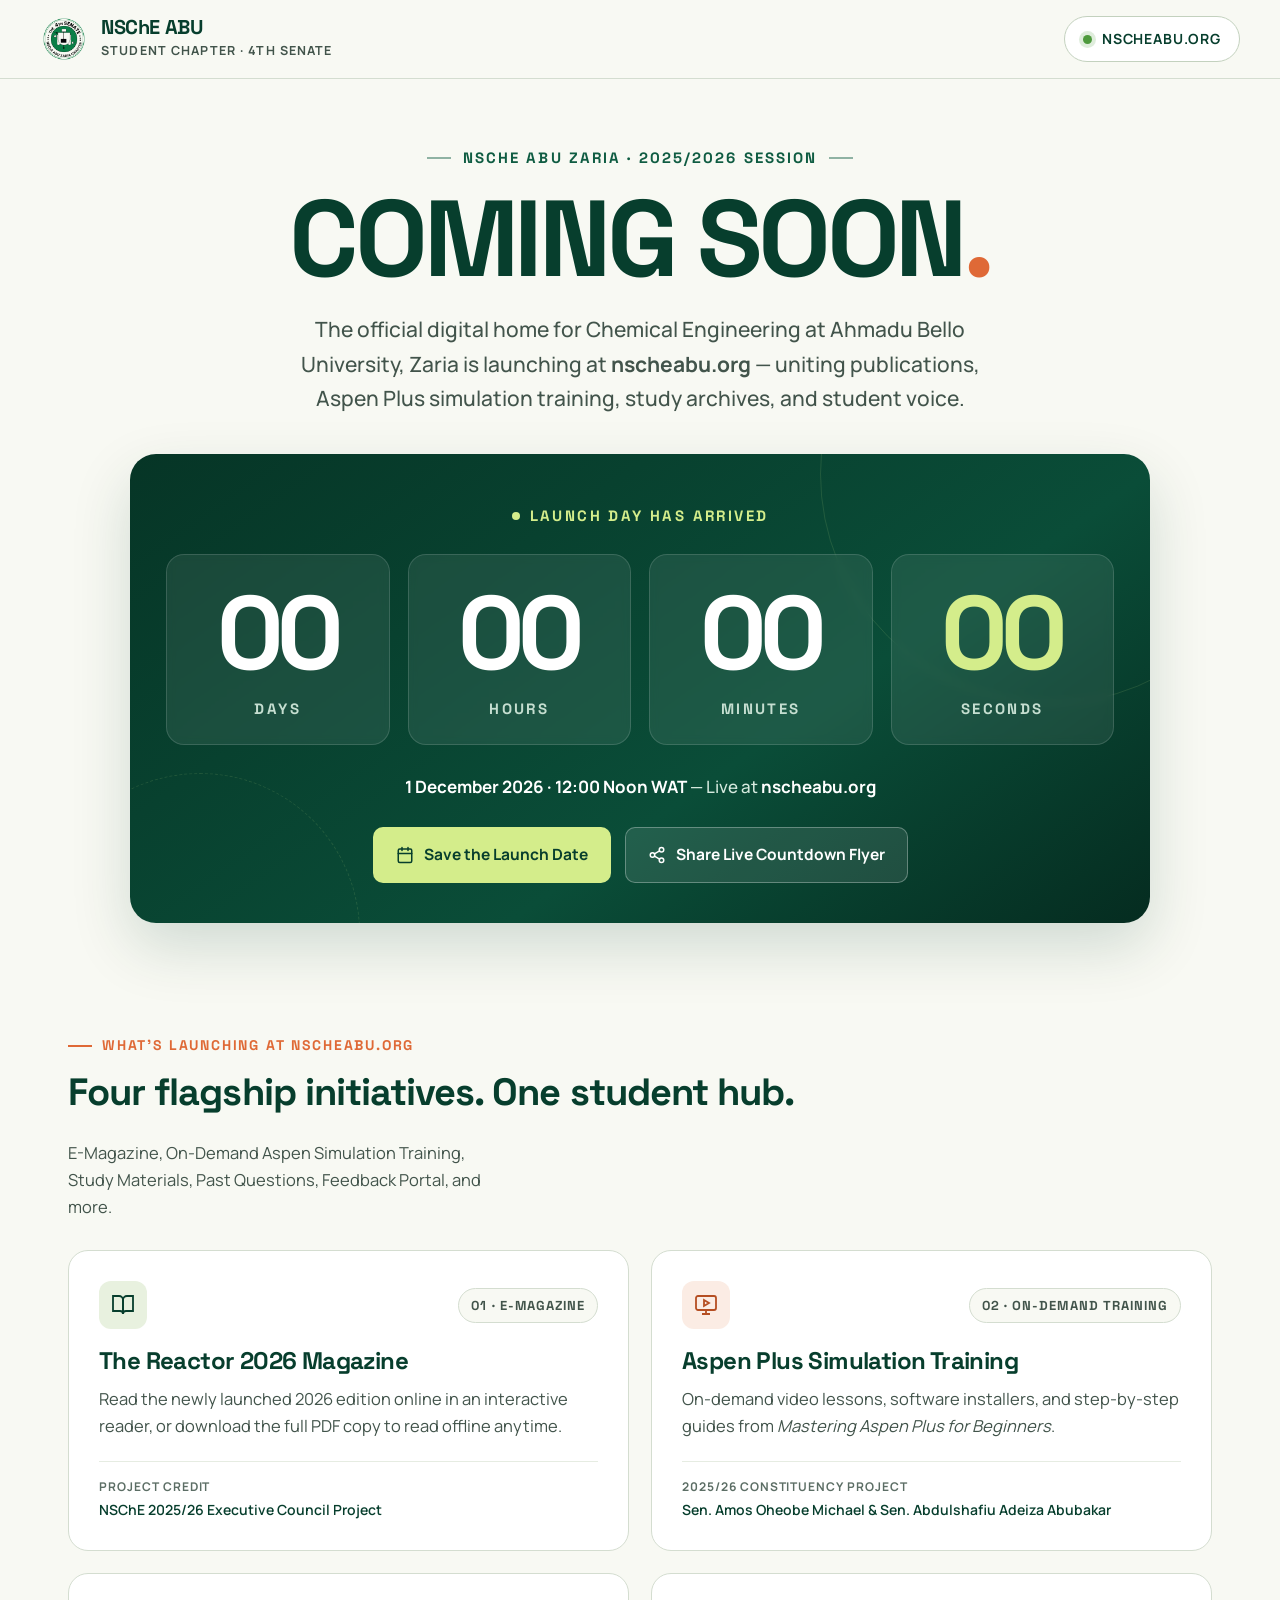
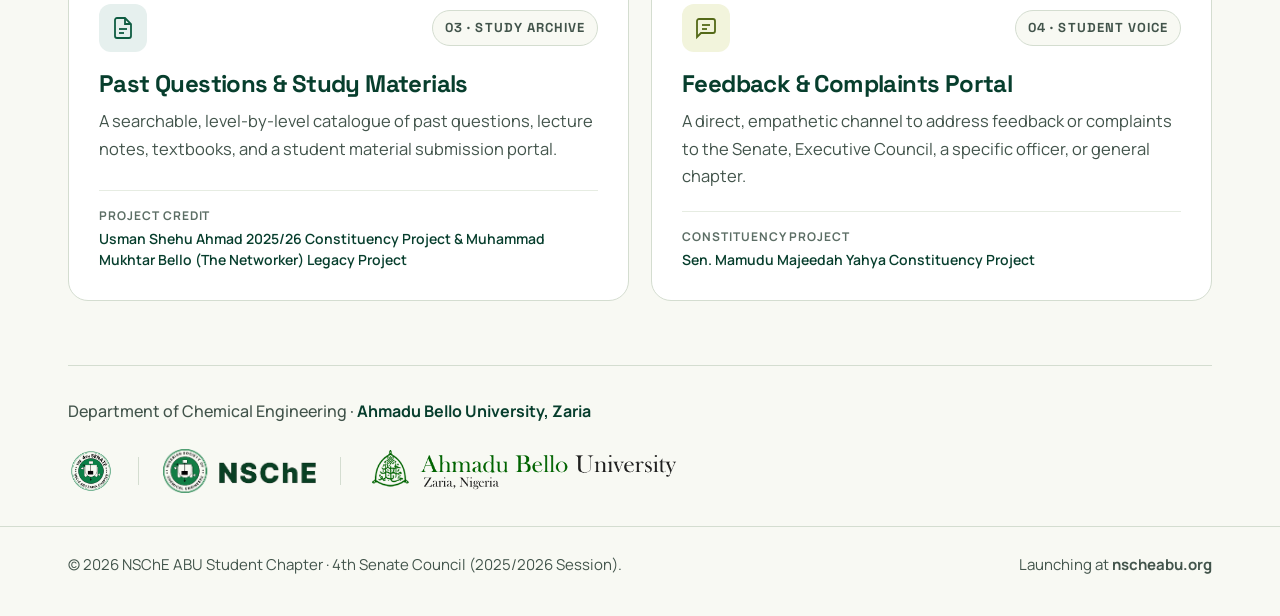
==== index.html @ cc76422b "Build multi-page NSChE ABU platform with live share flyer, Networker catalogue, and R2 submission po" ====
<!DOCTYPE html>
<html lang="en">
<head>
  <meta charset="UTF-8">
  <meta name="viewport" content="width=device-width, initial-scale=1.0">
  <meta name="theme-color" content="#073e2d">
  <title>Coming Soon | NSChE ABU Student Chapter — nscheabu.org</title>
  <meta name="description" content="NSChE ABU Student Chapter official digital hub launching 1 December 2026 at nscheabu.org — featuring The Reactor 2026 E-Magazine, On-Demand Aspen Plus Simulation Training, Past Questions, Study Materials, and Student Feedback Portal.">
  <meta name="keywords" content="NSChE ABU, NSChE ABU Zaria, Chemical Engineering ABU Zaria, Reactor 2026 Magazine, Aspen Plus Training ABU, ABU Chemical Engineering Past Questions, nscheabu.org, 4th Senate NSChE ABU">
  <link rel="canonical" href="https://nscheabu.org/">
  <link rel="icon" href="assets/parliament.jpg">

  <!-- Open Graph / Social SEO -->
  <meta property="og:type" content="website">
  <meta property="og:site_name" content="NSChE ABU Student Chapter">
  <meta property="og:title" content="Coming Soon | NSChE ABU Student Chapter (nscheabu.org)">
  <meta property="og:description" content="Launching 1 December 2026 at 12:00 noon WAT: The Reactor 2026 E-Magazine, On-Demand Aspen Plus Simulation Training, Past Questions, Study Materials, and Student Feedback Portal.">
  <meta property="og:url" content="https://nscheabu.org/">
  <meta property="og:image" content="https://nscheabu.org/assets/parliament.jpg">
  <meta name="twitter:card" content="summary_large_image">
  <meta name="twitter:title" content="Coming Soon | NSChE ABU Student Chapter">
  <meta name="twitter:description" content="Launching 1 December 2026 at nscheabu.org — E-Magazine, Aspen Plus Training, Past Questions, Study Materials & Feedback Portal.">
  <meta name="twitter:image" content="https://nscheabu.org/assets/parliament.jpg">

  <!-- Structured Data (JSON-LD) -->
  <script type="application/ld+json">
  {
    "@context": "https://schema.org",
    "@graph": [
      {
        "@type": "Organization",
        "name": "NSChE ABU Student Chapter",
        "alternateName": "Nigerian Society of Chemical Engineers, Ahmadu Bello University Zaria Student Chapter",
        "url": "https://nscheabu.org",
        "logo": "https://nscheabu.org/assets/parliament.jpg",
        "email": "nscheabuchapter1@gmail.com"
      },
      {
        "@type": "Event",
        "name": "NSChE ABU Digital Platform Launch",
        "startDate": "2026-12-01T12:00:00+01:00",
        "eventAttendanceMode": "https://schema.org/OnlineEventAttendanceMode",
        "location": {
          "@type": "VirtualLocation",
          "url": "https://nscheabu.org"
        },
        "organizer": {
          "@type": "Organization",
          "name": "NSChE ABU Student Chapter — 4th Senate Council",
          "url": "https://nscheabu.org"
        }
      }
    ]
  }
  </script>

  <link rel="stylesheet" href="assets/styles.css">
  <style>
    .status-pill {
      display: inline-flex;
      align-items: center;
      gap: 10px;
      padding: 10px 18px;
      border-radius: 999px;
      border: 1px solid #c3d1be;
      background: var(--surface);
      font-size: 14px;
      font-weight: 700;
      letter-spacing: 0.06em;
      text-transform: uppercase;
      color: var(--green);
      white-space: nowrap;
    }
    .pulse-dot {
      width: 9px;
      height: 9px;
      border-radius: 50%;
      background: #4e9a3d;
      box-shadow: 0 0 0 4px rgba(78, 154, 61, 0.18);
      animation: pulse 2.4s infinite;
      flex-shrink: 0;
    }
    @keyframes pulse { 50% { box-shadow: 0 0 0 8px rgba(78, 154, 61, 0.08); } }

    .hero {
      padding: 60px 0 50px;
      text-align: center;
    }
    .hero-eyebrow {
      display: inline-flex;
      align-items: center;
      gap: 12px;
      font-family: 'Space Grotesk', sans-serif;
      font-size: 15px;
      font-weight: 700;
      letter-spacing: 0.14em;
      text-transform: uppercase;
      color: var(--green-mid);
      margin-bottom: 18px;
    }
    .hero-eyebrow::before, .hero-eyebrow::after {
      content: '';
      width: 24px;
      height: 2px;
      background: var(--green-mid);
      opacity: 0.45;
    }
    .hero h1 {
      font-size: clamp(52px, 9.2vw, 108px);
      line-height: 0.96;
      letter-spacing: -0.04em;
      margin: 0 0 20px;
    }
    .hero h1 .accent-dot { color: var(--orange); }
    .hero-lead {
      max-width: 700px;
      margin: 0 auto 38px;
      font-size: clamp(18px, 2.2vw, 21px);
      color: var(--muted);
      font-weight: 500;
    }

    .countdown-card {
      position: relative;
      background: linear-gradient(145deg, #063526 0%, #0a4d38 62%, #052c20 100%);
      color: #ffffff;
      border-radius: var(--radius-xl);
      padding: 46px 36px 40px;
      box-shadow: var(--shadow-lg);
      overflow: hidden;
      margin: 0 auto;
      max-width: 1020px;
    }
    .countdown-card::before {
      content: '';
      position: absolute;
      width: 460px;
      height: 460px;
      border-radius: 50%;
      border: 1px solid rgba(212, 237, 139, 0.12);
      top: -210px;
      right: -130px;
      pointer-events: none;
    }
    .countdown-card::after {
      content: '';
      position: absolute;
      width: 320px;
      height: 320px;
      border-radius: 50%;
      border: 1px dashed rgba(212, 237, 139, 0.12);
      bottom: -170px;
      left: -90px;
      pointer-events: none;
    }
    .countdown-kicker {
      display: inline-flex;
      align-items: center;
      gap: 10px;
      font-family: 'Space Grotesk', sans-serif;
      font-size: 15px;
      font-weight: 700;
      letter-spacing: 0.16em;
      text-transform: uppercase;
      color: var(--lime);
      margin-bottom: 26px;
    }
    .countdown-kicker .dot {
      width: 8px;
      height: 8px;
      border-radius: 50%;
      background: var(--lime);
    }
    .countdown-grid {
      display: grid;
      grid-template-columns: repeat(4, minmax(0, 1fr));
      gap: 18px;
      position: relative;
      z-index: 1;
    }
    .time-box {
      background: rgba(255, 255, 255, 0.08);
      border: 1px solid rgba(255, 255, 255, 0.14);
      border-radius: 18px;
      padding: 26px 12px 22px;
      backdrop-filter: blur(4px);
    }
    .time-num {
      font-family: 'Space Grotesk', sans-serif;
      font-size: clamp(54px, 8.5vw, 104px);
      font-weight: 700;
      line-height: 1;
      letter-spacing: -0.04em;
      font-variant-numeric: tabular-nums;
      color: #ffffff;
    }
    .time-box:last-child .time-num { color: var(--lime); }
    .time-label {
      display: block;
      margin-top: 12px;
      font-family: 'Space Grotesk', sans-serif;
      font-size: 15px;
      font-weight: 700;
      letter-spacing: 0.16em;
      text-transform: uppercase;
      color: #c5ded0;
    }
    .launch-meta {
      margin-top: 28px;
      font-size: 17px;
      color: #d6eadf;
      font-weight: 500;
      position: relative;
      z-index: 1;
    }
    .launch-meta strong { color: #ffffff; font-weight: 700; }
    .hero-actions {
      display: flex;
      align-items: center;
      justify-content: center;
      flex-wrap: wrap;
      gap: 14px;
      margin-top: 26px;
      position: relative;
      z-index: 1;
    }

    .teasers { padding: 54px 0 64px; }
    .section-head {
      display: flex;
      align-items: flex-end;
      justify-content: space-between;
      gap: 24px;
      margin-bottom: 30px;
      flex-wrap: wrap;
    }
    .section-head h2 {
      font-size: clamp(28px, 4vw, 38px);
      margin: 0;
    }
    .section-head p {
      max-width: 420px;
      margin: 0;
      color: var(--muted);
    }
    .teaser-grid {
      display: grid;
      grid-template-columns: repeat(2, minmax(0, 1fr));
      gap: 22px;
    }
    .teaser-card {
      background: var(--surface);
      border: 1px solid var(--line);
      border-radius: var(--radius-lg);
      padding: 30px;
      display: flex;
      flex-direction: column;
      transition: transform 0.2s ease, box-shadow 0.2s ease, border-color 0.2s ease;
    }
    .teaser-card:hover {
      transform: translateY(-3px);
      border-color: #aac0a8;
      box-shadow: var(--shadow-md);
    }
    .card-top {
      display: flex;
      align-items: center;
      justify-content: space-between;
      gap: 12px;
      margin-bottom: 18px;
    }
    .card-icon {
      width: 48px;
      height: 48px;
      border-radius: 12px;
      display: grid;
      place-items: center;
      background: var(--green-soft);
      color: var(--green);
      flex-shrink: 0;
    }
    .teaser-card:nth-child(2) .card-icon { background: var(--orange-soft); color: #b54e22; }
    .teaser-card:nth-child(3) .card-icon { background: #e6f0ee; color: var(--green-mid); }
    .teaser-card:nth-child(4) .card-icon { background: #f2f4dc; color: #546918; }
    .card-icon svg { width: 24px; height: 24px; }
    .card-tag {
      font-family: 'Space Grotesk', sans-serif;
      font-size: 13px;
      font-weight: 700;
      letter-spacing: 0.08em;
      text-transform: uppercase;
      color: var(--muted);
      background: var(--paper);
      border: 1px solid var(--line);
      padding: 6px 12px;
      border-radius: 999px;
    }
    .teaser-card h3 { font-size: 24px; margin: 0 0 10px; }
    .teaser-card p { margin: 0 0 22px; color: var(--muted); }
    .card-credit {
      margin-top: auto;
      padding-top: 16px;
      border-top: 1px solid #e6ece2;
      font-size: 14px;
      font-weight: 600;
      color: var(--green);
      line-height: 1.5;
    }
    .card-credit span {
      display: block;
      font-size: 12px;
      font-weight: 700;
      letter-spacing: 0.08em;
      text-transform: uppercase;
      color: var(--subtle);
      margin-bottom: 3px;
    }

    /* Share Flyer Modal */
    .flyer-preview-wrap {
      background: #0d2b20;
      border-radius: 14px;
      padding: 12px;
      margin-bottom: 18px;
      display: flex;
      justify-content: center;
    }
    .flyer-preview-wrap img {
      max-height: 54vh;
      width: auto;
      border-radius: 10px;
      box-shadow: 0 10px 30px rgba(0, 0, 0, 0.35);
    }
    .modal-actions {
      display: flex;
      flex-wrap: wrap;
      gap: 10px;
    }
    .modal-actions .btn { flex: 1; min-width: 150px; }

    @media (max-width: 820px) {
      .countdown-grid { grid-template-columns: repeat(2, minmax(0, 1fr)); gap: 14px; }
      .teaser-grid { grid-template-columns: 1fr; }
    }
    @media (max-width: 600px) {
      .hero { padding: 38px 0 34px; }
      .countdown-card { padding: 30px 18px 28px; border-radius: 20px; }
      .time-box { padding: 20px 10px 16px; }
      .time-label { font-size: 13px; letter-spacing: 0.12em; }
      .teaser-card { padding: 24px 20px; }
      .status-pill { padding: 8px 12px; font-size: 12px; }
    }
  </style>
</head>
<body>
  <header class="site-header">
    <div class="container header-inner">
      <a class="brand" href="/" aria-label="NSChE ABU Student Chapter">
        <img src="assets/parliament.jpg" alt="4th Senate Council, NSChE ABU Zaria Chapter">
        <span>
          <strong class="brand-title">NSChE ABU</strong>
          <small class="brand-sub">Student Chapter · 4th Senate</small>
        </span>
      </a>
      <span class="status-pill"><span class="pulse-dot"></span>nscheabu.org</span>
    </div>
  </header>

  <main class="container">
    <section class="hero" aria-labelledby="coming-soon-title">
      <div class="hero-eyebrow">NSChE ABU Zaria · 2025/2026 Session</div>
      <h1 id="coming-soon-title">COMING SOON<span class="accent-dot">.</span></h1>
      <p class="hero-lead">
        The official digital home for Chemical Engineering at Ahmadu Bello University, Zaria is launching at <strong>nscheabu.org</strong> — uniting publications, Aspen Plus simulation training, study archives, and student voice.
      </p>

      <div class="countdown-card" role="region" aria-label="Launch countdown">
        <div class="countdown-kicker" id="countdown-kicker">
          <span class="dot"></span>
          <span>Live Countdown to Launch</span>
        </div>

        <div class="countdown-grid" role="timer" aria-live="off" aria-label="Time remaining until 1 December 2026 at 12:00 noon West Africa Time">
          <div class="time-box">
            <div class="time-num" id="days">00</div>
            <span class="time-label">Days</span>
          </div>
          <div class="time-box">
            <div class="time-num" id="hours">00</div>
            <span class="time-label">Hours</span>
          </div>
          <div class="time-box">
            <div class="time-num" id="minutes">00</div>
            <span class="time-label">Minutes</span>
          </div>
          <div class="time-box">
            <div class="time-num" id="seconds">00</div>
            <span class="time-label">Seconds</span>
          </div>
        </div>

        <p class="launch-meta" id="launch-meta">
          Going live on <strong>Tuesday, 1 December 2026 · 12:00 Noon WAT</strong> at <strong>nscheabu.org</strong>
        </p>

        <div class="hero-actions">
          <button class="btn btn-lime" id="save-date" type="button">
            <svg viewBox="0 0 24 24" fill="none" stroke="currentColor" stroke-width="2" stroke-linecap="round" stroke-linejoin="round" aria-hidden="true">
              <rect x="3" y="4" width="18" height="18" rx="2"/>
              <path d="M16 2v4M8 2v4M3 10h18"/>
            </svg>
            Save the Launch Date
          </button>
          <button class="btn btn-ghost" id="share-flyer-btn" type="button">
            <svg viewBox="0 0 24 24" fill="none" stroke="currentColor" stroke-width="2" stroke-linecap="round" stroke-linejoin="round" aria-hidden="true">
              <circle cx="18" cy="5" r="3"/>
              <circle cx="6" cy="12" r="3"/>
              <circle cx="18" cy="19" r="3"/>
              <path d="m8.59 13.51 6.83 3.98M15.41 6.51l-6.82 3.98"/>
            </svg>
            Share Live Countdown Flyer
          </button>
        </div>
      </div>
    </section>

    <section class="teasers" aria-labelledby="whats-coming-heading">
      <div class="section-head">
        <div>
          <div class="eyebrow">What's Launching at nscheabu.org</div>
          <h2 id="whats-coming-heading">Four flagship initiatives. One student hub.</h2>
        </div>
        <p>E-Magazine, On-Demand Aspen Simulation Training, Study Materials, Past Questions, Feedback Portal, and more.</p>
      </div>

      <div class="teaser-grid">
        <article class="teaser-card">
          <div class="card-top">
            <span class="card-icon" aria-hidden="true">
              <svg viewBox="0 0 24 24" fill="none" stroke="currentColor" stroke-width="1.8"><path d="M2 3h6a4 4 0 0 1 4 4v14a3 3 0 0 0-3-3H2z"/><path d="M22 3h-6a4 4 0 0 0-4 4v14a3 3 0 0 1 3-3h7z"/></svg>
            </span>
            <span class="card-tag">01 · E-Magazine</span>
          </div>
          <h3>The Reactor 2026 Magazine</h3>
          <p>Read the newly launched 2026 edition online in an interactive reader, or download the full PDF copy to read offline anytime.</p>
          <div class="card-credit">
            <span>Project Credit</span>
            NSChE 2025/26 Executive Council Project
          </div>
        </article>

        <article class="teaser-card">
          <div class="card-top">
            <span class="card-icon" aria-hidden="true">
              <svg viewBox="0 0 24 24" fill="none" stroke="currentColor" stroke-width="1.8"><rect x="2" y="3" width="20" height="14" rx="2"/><polygon points="10 7 15 10 10 13 10 7"/><path d="M8 21h8M12 17v4"/></svg>
            </span>
            <span class="card-tag">02 · On-Demand Training</span>
          </div>
          <h3>Aspen Plus Simulation Training</h3>
          <p>On-demand video lessons, software installers, and step-by-step guides from <em>Mastering Aspen Plus for Beginners</em>.</p>
          <div class="card-credit">
            <span>2025/26 Constituency Project</span>
            Sen. Amos Oheobe Michael &amp; Sen. Abdulshafiu Adeiza Abubakar
          </div>
        </article>

        <article class="teaser-card">
          <div class="card-top">
            <span class="card-icon" aria-hidden="true">
              <svg viewBox="0 0 24 24" fill="none" stroke="currentColor" stroke-width="1.8"><path d="M14 2H6a2 2 0 0 0-2 2v16a2 2 0 0 0 2 2h12a2 2 0 0 0 2-2V8z"/><polyline points="14 2 14 8 20 8"/><line x1="8" y1="13" x2="16" y2="13"/><line x1="8" y1="17" x2="13" y2="17"/></svg>
            </span>
            <span class="card-tag">03 · Study Archive</span>
          </div>
          <h3>Past Questions &amp; Study Materials</h3>
          <p>A searchable, level-by-level catalogue of past questions, lecture notes, textbooks, and a student material submission portal.</p>
          <div class="card-credit">
            <span>Project Credit</span>
            Usman Shehu Ahmad 2025/26 Constituency Project &amp; Muhammad Mukhtar Bello (The Networker) Legacy Project
          </div>
        </article>

        <article class="teaser-card">
          <div class="card-top">
            <span class="card-icon" aria-hidden="true">
              <svg viewBox="0 0 24 24" fill="none" stroke="currentColor" stroke-width="1.8"><path d="M21 15a2 2 0 0 1-2 2H7l-4 4V5a2 2 0 0 1 2-2h14a2 2 0 0 1 2 2z"/><line x1="8" y1="9" x2="16" y2="9"/><line x1="8" y1="13" x2="13" y2="13"/></svg>
            </span>
            <span class="card-tag">04 · Student Voice</span>
          </div>
          <h3>Feedback &amp; Complaints Portal</h3>
          <p>A direct, empathetic channel to address feedback or complaints to the Senate, Executive Council, a specific officer, or general chapter.</p>
          <div class="card-credit">
            <span>Constituency Project</span>
            Sen. Mamudu Majeedah Yahya Constituency Project
          </div>
        </article>
      </div>
    </section>

    <section class="affiliations-bar" aria-label="Affiliations">
      <div class="aff-copy">
        Department of Chemical Engineering · <strong>Ahmadu Bello University, Zaria</strong>
      </div>
      <div class="aff-logos">
        <img class="logo-senate" src="assets/parliament.jpg" alt="4th Senate Council, NSChE ABU Zaria">
        <span class="divider" aria-hidden="true"></span>
        <a href="https://www.nsche.org/" target="_blank" rel="noopener noreferrer" aria-label="Nigerian Society of Chemical Engineers">
          <img class="logo-nsche" src="assets/nsche.png" alt="Nigerian Society of Chemical Engineers">
        </a>
        <span class="divider" aria-hidden="true"></span>
        <a href="https://abu.edu.ng/" target="_blank" rel="noopener noreferrer" aria-label="Ahmadu Bello University, Zaria">
          <img class="logo-abu" src="assets/abu.png" alt="Ahmadu Bello University, Zaria">
        </a>
      </div>
    </section>
  </main>

  <footer class="site-footer">
    <div class="container footer-inner">
      <span>© 2026 NSChE ABU Student Chapter · 4th Senate Council (2025/2026 Session).</span>
      <span>Launching at <strong>nscheabu.org</strong></span>
    </div>
  </footer>

  <!-- Live Countdown Share Flyer Dialog -->
  <dialog id="flyer-dialog" aria-labelledby="flyer-dialog-title">
    <div class="dialog-head">
      <h3 id="flyer-dialog-title">Live Countdown Share Flyer</h3>
      <button class="close-btn" type="button" id="close-flyer-dialog" aria-label="Close">×</button>
    </div>
    <div class="flyer-preview-wrap">
      <img id="flyer-preview-img" src="" alt="Generated NSChE ABU live countdown launch flyer">
    </div>
    <div class="modal-actions">
      <button class="btn btn-primary" type="button" id="native-share-flyer">Share Flyer</button>
      <button class="btn btn-lime" type="button" id="download-flyer">Download PNG</button>
      <button class="btn btn-secondary" type="button" id="copy-launch-link">Copy nscheabu.org</button>
    </div>
  </dialog>

  <script src="assets/site.js"></script>
  <script src="assets/share-flyer.js"></script>
  <script>
    const launchTime = new Date('2026-12-01T12:00:00+01:00').getTime();
    let currentValues = { days: 0, hours: 0, minutes: 0, seconds: 0 };
    let timerId;

    function updateCountdown() {
      const remaining = Math.max(0, launchTime - Date.now());
      const totalSeconds = Math.floor(remaining / 1000);
      currentValues = {
        days: Math.floor(totalSeconds / 86400),
        hours: Math.floor(totalSeconds / 3600) % 24,
        minutes: Math.floor(totalSeconds / 60) % 60,
        seconds: totalSeconds % 60
      };
      for (const [id, val] of Object.entries(currentValues)) {
        document.getElementById(id).textContent = String(val).padStart(2, '0');
      }
      if (remaining === 0) {
        document.getElementById('countdown-kicker').innerHTML = '<span class="dot"></span><span>Launch Day Has Arrived</span>';
        document.getElementById('launch-meta').innerHTML = '<strong>1 December 2026 · 12:00 Noon WAT</strong> — Live at <strong>nscheabu.org</strong>';
        if (timerId) clearInterval(timerId);
      }
    }
    updateCountdown();
    timerId = setInterval(updateCountdown, 1000);

    // Calendar (.ics) Download
    document.getElementById('save-date').addEventListener('click', () => {
      const ics = [
        'BEGIN:VCALENDAR', 'VERSION:2.0', 'PRODID:-//NSChE ABU//nscheabu.org Launch//EN', 'CALSCALE:GREGORIAN',
        'BEGIN:VEVENT', 'UID:nscheabu-launch-20261201', 'DTSTAMP:20261126T100000Z',
        'DTSTART:20261201T110000Z', 'DTEND:20261201T113000Z',
        'SUMMARY:NSChE ABU Digital Hub Launch (nscheabu.org)',
        'DESCRIPTION:Launching at nscheabu.org — E-Magazine (The Reactor 2026)\\, On-Demand Aspen Simulation Training\\, Study Materials\\, Past Questions\\, and Feedback Portal.',
        'LOCATION:https://nscheabu.org',
        'BEGIN:VALARM', 'TRIGGER:-PT30M', 'ACTION:DISPLAY', 'DESCRIPTION:nscheabu.org launches in 30 minutes!', 'END:VALARM',
        'END:VEVENT', 'END:VCALENDAR'
      ].join('\r\n');
      const url = URL.createObjectURL(new Blob([ics], { type: 'text/calendar;charset=utf-8' }));
      const a = document.createElement('a');
      a.href = url;
      a.download = 'NSChE-ABU-Launch-1-Dec-2026.ics';
      document.body.appendChild(a);
      a.click();
      a.remove();
      setTimeout(() => URL.revokeObjectURL(url), 3000);
      showToast('Calendar reminder downloaded. Open it to add the launch event.');
    });

    // Live Countdown Share Flyer
    const flyerDialog = document.getElementById('flyer-dialog');
    const flyerPreviewImg = document.getElementById('flyer-preview-img');
    let lastFlyerBlob = null;
    let lastFlyerUrl = '';

    document.getElementById('share-flyer-btn').addEventListener('click', async () => {
      const btn = document.getElementById('share-flyer-btn');
      const original = btn.innerHTML;
      btn.disabled = true;
      btn.textContent = 'Generating live flyer...';
      try {
        const result = await window.generateCountdownFlyer(currentValues);
        lastFlyerBlob = result.blob;
        lastFlyerUrl = result.dataUrl;
        flyerPreviewImg.src = lastFlyerUrl;
        flyerDialog.showModal();
      } catch (err) {
        showToast('Could not generate flyer preview. You can still share https://nscheabu.org');
      } finally {
        btn.disabled = false;
        btn.innerHTML = original;
      }
    });

    document.getElementById('close-flyer-dialog').addEventListener('click', () => flyerDialog.close());
    flyerDialog.addEventListener('click', (e) => { if (e.target === flyerDialog) flyerDialog.close(); });

    document.getElementById('download-flyer').addEventListener('click', () => {
      if (!lastFlyerUrl) return;
      const a = document.createElement('a');
      a.href = lastFlyerUrl;
      a.download = `NSChE-ABU-Countdown-${currentValues.days}d-${currentValues.hours}h.png`;
      document.body.appendChild(a);
      a.click();
      a.remove();
      showToast('Live countdown flyer PNG downloaded!');
    });

    document.getElementById('native-share-flyer').addEventListener('click', async () => {
      const shareText = `NSChE ABU Student Chapter is launching in ${currentValues.days}d ${currentValues.hours}h ${currentValues.minutes}m at nscheabu.org! E-Magazine, On-Demand Aspen Simulation Training, Study Materials, Past Questions, Feedback Portal & more.`;
      try {
        if (lastFlyerBlob && navigator.canShare) {
          const file = new File([lastFlyerBlob], 'nscheabu-launch-flyer.png', { type: 'image/png' });
          if (navigator.canShare({ files: [file] })) {
            await navigator.share({ title: 'NSChE ABU Launching at nscheabu.org', text: shareText, url: 'https://nscheabu.org', files: [file] });
            return;
          }
        }
        if (navigator.share) {
          await navigator.share({ title: 'NSChE ABU Launching at nscheabu.org', text: shareText, url: 'https://nscheabu.org' });
        } else {
          document.getElementById('download-flyer').click();
          showToast('Flyer downloaded — share it directly on WhatsApp, X, or Instagram!');
        }
      } catch (err) {
        if (err && err.name !== 'AbortError') {
          showToast('Tip: Tap "Download PNG" to post the flyer anywhere.');
        }
      }
    });

    document.getElementById('copy-launch-link').addEventListener('click', async () => {
      try {
        await navigator.clipboard.writeText('https://nscheabu.org');
        showToast('Copied https://nscheabu.org to clipboard.');
      } catch {
        showToast('Share link: https://nscheabu.org');
      }
    });
  </script>
</body>
</html>
---- assets/styles.css ----
/* NSChE ABU Student Chapter — Editorial Design System */
@font-face { font-family: 'Manrope'; font-style: normal; font-weight: 400; font-display: swap; src: url('manrope-400.ttf') format('truetype'); }
@font-face { font-family: 'Manrope'; font-style: normal; font-weight: 500; font-display: swap; src: url('manrope-500.ttf') format('truetype'); }
@font-face { font-family: 'Manrope'; font-style: normal; font-weight: 600; font-display: swap; src: url('manrope-600.ttf') format('truetype'); }
@font-face { font-family: 'Manrope'; font-style: normal; font-weight: 700; font-display: swap; src: url('manrope-700.ttf') format('truetype'); }
@font-face { font-family: 'Manrope'; font-style: normal; font-weight: 800; font-display: swap; src: url('manrope-800.ttf') format('truetype'); }
@font-face { font-family: 'Space Grotesk'; font-style: normal; font-weight: 400; font-display: swap; src: url('space-400.ttf') format('truetype'); }
@font-face { font-family: 'Space Grotesk'; font-style: normal; font-weight: 500; font-display: swap; src: url('space-500.ttf') format('truetype'); }
@font-face { font-family: 'Space Grotesk'; font-style: normal; font-weight: 600; font-display: swap; src: url('space-600.ttf') format('truetype'); }
@font-face { font-family: 'Space Grotesk'; font-style: normal; font-weight: 700; font-display: swap; src: url('space-700.ttf') format('truetype'); }

:root {
  --paper: #f8f9f3;
  --paper-alt: #f0f3e8;
  --surface: #ffffff;
  --green: #073e2d;
  --green-deep: #052c20;
  --green-mid: #0f5c42;
  --green-soft: #e8f1df;
  --ink: #11261e;
  --muted: #42544b;
  --subtle: #5c6e65;
  --lime: #d4ed8b;
  --lime-bright: #e2f6a6;
  --orange: #df6936;
  --orange-soft: #fbece4;
  --line: #d4ddd0;
  --line-strong: #b9c7b4;
  --radius-xl: 26px;
  --radius-lg: 20px;
  --radius-md: 14px;
  --radius-sm: 10px;
  --shadow-sm: 0 4px 14px rgba(7, 62, 45, 0.05);
  --shadow-md: 0 14px 36px rgba(7, 62, 45, 0.09);
  --shadow-lg: 0 24px 60px rgba(7, 62, 45, 0.16);
}

*, *::before, *::after { box-sizing: border-box; }
html { scroll-behavior: smooth; scroll-padding-top: 88px; }
body {
  margin: 0;
  background: var(--paper);
  color: var(--ink);
  font-family: 'Manrope', -apple-system, BlinkMacSystemFont, 'Segoe UI', sans-serif;
  font-size: 16.5px;
  line-height: 1.65;
  -webkit-font-smoothing: antialiased;
  text-rendering: optimizeLegibility;
}

img { max-width: 100%; display: block; }
a { color: inherit; text-decoration: none; }
button, input, select, textarea { font: inherit; }
button { cursor: pointer; }
button:focus-visible, a:focus-visible, input:focus-visible, select:focus-visible, textarea:focus-visible {
  outline: 3px solid var(--orange);
  outline-offset: 3px;
}

.container {
  max-width: 1200px;
  margin: 0 auto;
  padding: 0 28px;
}

.sr-only {
  position: absolute;
  width: 1px;
  height: 1px;
  padding: 0;
  margin: -1px;
  overflow: hidden;
  clip: rect(0, 0, 0, 0);
  white-space: nowrap;
  border: 0;
}

/* Header & Navigation */
.site-header {
  position: sticky;
  top: 0;
  z-index: 30;
  background: rgba(248, 249, 243, 0.94);
  backdrop-filter: blur(12px);
  border-bottom: 1px solid var(--line);
}
.header-inner {
  display: flex;
  align-items: center;
  justify-content: space-between;
  gap: 20px;
  padding: 15px 0;
}
.brand {
  display: flex;
  align-items: center;
  gap: 13px;
  flex-shrink: 0;
}
.brand img {
  width: 48px;
  height: 48px;
  border-radius: 50%;
  object-fit: cover;
  mix-blend-mode: multiply;
}
.brand-title {
  font-family: 'Space Grotesk', sans-serif;
  font-size: 20px;
  font-weight: 700;
  letter-spacing: -0.02em;
  color: var(--green);
  display: block;
  line-height: 1.15;
}
.brand-sub {
  display: block;
  font-size: 12.5px;
  font-weight: 700;
  letter-spacing: 0.09em;
  text-transform: uppercase;
  color: var(--muted);
  margin-top: 2px;
}

.site-nav {
  display: flex;
  align-items: center;
  gap: 6px;
}
.site-nav a {
  padding: 9px 14px;
  border-radius: 10px;
  font-size: 15px;
  font-weight: 700;
  color: var(--muted);
  transition: color 0.16s ease, background 0.16s ease;
  white-space: nowrap;
}
.site-nav a:hover {
  color: var(--green);
  background: var(--green-soft);
}
.site-nav a.active {
  color: var(--green);
  background: var(--green-soft);
}
.site-nav a.nav-cta {
  background: var(--green);
  color: var(--lime);
  margin-left: 6px;
}
.site-nav a.nav-cta:hover {
  background: var(--green-mid);
  color: #ffffff;
}

.menu-toggle {
  display: none;
  width: 44px;
  height: 44px;
  border-radius: 10px;
  border: 1px solid var(--line-strong);
  background: var(--surface);
  color: var(--green);
  align-items: center;
  justify-content: center;
}
.menu-toggle svg { width: 22px; height: 22px; }

/* Breadcrumb / Page Hero */
.page-hero {
  padding: 48px 0 40px;
  border-bottom: 1px solid var(--line);
}
.breadcrumb {
  display: inline-flex;
  align-items: center;
  gap: 8px;
  font-size: 14px;
  font-weight: 700;
  color: var(--muted);
  margin-bottom: 18px;
}
.breadcrumb a:hover { color: var(--green); text-decoration: underline; }
.breadcrumb span[aria-hidden="true"] { opacity: 0.5; }

.eyebrow {
  display: inline-flex;
  align-items: center;
  gap: 10px;
  font-family: 'Space Grotesk', sans-serif;
  font-size: 14px;
  font-weight: 700;
  letter-spacing: 0.13em;
  text-transform: uppercase;
  color: var(--orange);
  margin-bottom: 14px;
}
.eyebrow::before {
  content: '';
  width: 24px;
  height: 2px;
  background: var(--orange);
}
.credit-pill {
  display: inline-flex;
  align-items: center;
  gap: 8px;
  background: var(--green-soft);
  color: var(--green);
  border: 1px solid #c4d5b9;
  padding: 8px 16px;
  border-radius: 999px;
  font-size: 14px;
  font-weight: 700;
  margin-bottom: 16px;
  line-height: 1.4;
}

h1, h2, h3, h4 {
  font-family: 'Space Grotesk', sans-serif;
  color: var(--green);
  letter-spacing: -0.025em;
  line-height: 1.14;
}
.page-hero h1 {
  font-size: clamp(34px, 5vw, 54px);
  font-weight: 700;
  margin: 0 0 14px;
  max-width: 820px;
}
.page-hero p.lead {
  font-size: clamp(17px, 2vw, 19.5px);
  color: var(--muted);
  margin: 0;
  max-width: 720px;
  line-height: 1.65;
}

/* Buttons */
.btn {
  display: inline-flex;
  align-items: center;
  justify-content: center;
  gap: 10px;
  padding: 14px 22px;
  border-radius: 10px;
  font-size: 15.5px;
  font-weight: 700;
  border: 1px solid transparent;
  transition: transform 0.18s ease, background 0.18s ease, border-color 0.18s ease, box-shadow 0.18s ease;
  text-align: center;
}
.btn:hover:not(:disabled) { transform: translateY(-2px); }
.btn:disabled { opacity: 0.65; cursor: not-allowed; }
.btn-primary { background: var(--green); color: #ffffff; }
.btn-primary:hover:not(:disabled) { background: var(--green-mid); }
.btn-secondary { background: var(--surface); color: var(--green); border-color: var(--line-strong); }
.btn-secondary:hover:not(:disabled) { background: var(--green-soft); border-color: var(--green-mid); }
.btn-lime { background: var(--lime); color: var(--green); }
.btn-lime:hover:not(:disabled) { background: var(--lime-bright); }
.btn-ghost { background: rgba(255, 255, 255, 0.1); color: #ffffff; border-color: rgba(255, 255, 255, 0.3); }
.btn-ghost:hover:not(:disabled) { background: rgba(255, 255, 255, 0.18); }
.btn svg { width: 18px; height: 18px; flex-shrink: 0; }

/* Cards & Surfaces */
.surface-card {
  background: var(--surface);
  border: 1px solid var(--line);
  border-radius: var(--radius-lg);
  padding: 30px;
  box-shadow: var(--shadow-sm);
}

/* Affiliations & Footer */
.affiliations-bar {
  border-top: 1px solid var(--line);
  padding: 32px 0;
  display: flex;
  align-items: center;
  justify-content: space-between;
  gap: 24px;
  flex-wrap: wrap;
}
.aff-copy { font-size: 16px; color: var(--muted); font-weight: 500; }
.aff-copy strong { color: var(--green); font-weight: 700; }
.aff-logos { display: flex; align-items: center; gap: 24px; flex-wrap: wrap; }
.aff-logos img { object-fit: contain; mix-blend-mode: multiply; }
.aff-logos .logo-nsche { height: 44px; width: auto; }
.aff-logos .logo-abu { height: 42px; width: auto; }
.aff-logos .logo-senate { height: 46px; width: 46px; border-radius: 50%; }
.divider { width: 1px; height: 28px; background: var(--line); }

.site-footer {
  border-top: 1px solid var(--line);
  padding: 26px 0 38px;
  font-size: 15px;
  color: var(--muted);
}
.footer-inner {
  display: flex;
  align-items: center;
  justify-content: space-between;
  gap: 16px;
  flex-wrap: wrap;
}
.footer-links {
  display: flex;
  flex-wrap: wrap;
  gap: 18px;
  font-weight: 600;
}
.footer-links a:hover { color: var(--green); text-decoration: underline; }

/* Dialogs & Toast */
dialog {
  border: 1px solid var(--line);
  border-radius: 20px;
  padding: 28px;
  max-width: 680px;
  width: calc(100% - 32px);
  background: var(--paper);
  color: var(--ink);
  box-shadow: 0 24px 80px rgba(0, 0, 0, 0.35);
}
dialog::backdrop {
  background: rgba(5, 44, 32, 0.74);
  backdrop-filter: blur(6px);
}
.dialog-head {
  display: flex;
  align-items: center;
  justify-content: space-between;
  gap: 16px;
  margin-bottom: 18px;
}
.dialog-head h3 { font-size: 22px; margin: 0; }
.close-btn {
  width: 38px;
  height: 38px;
  border-radius: 50%;
  border: 1px solid var(--line-strong);
  background: var(--surface);
  color: var(--green);
  font-size: 22px;
  line-height: 1;
  display: grid;
  place-items: center;
  flex-shrink: 0;
}

.toast {
  position: fixed;
  bottom: 24px;
  left: 50%;
  transform: translate(-50%, 16px);
  background: var(--green);
  color: #ffffff;
  border: 1px solid rgba(212, 237, 139, 0.45);
  border-radius: 12px;
  padding: 14px 22px;
  font-size: 15px;
  font-weight: 600;
  box-shadow: 0 12px 32px rgba(0, 0, 0, 0.24);
  opacity: 0;
  pointer-events: none;
  transition: opacity 0.25s ease, transform 0.25s ease;
  z-index: 60;
  max-width: 92vw;
  text-align: center;
}
.toast.show { opacity: 1; transform: translate(-50%, 0); }

/* Mobile Nav */
@media (max-width: 920px) {
  .menu-toggle { display: inline-flex; }
  .site-nav {
    display: none;
    position: absolute;
    top: 100%;
    left: 0;
    right: 0;
    background: var(--paper);
    border-bottom: 1px solid var(--line);
    padding: 16px 24px 22px;
    flex-direction: column;
    align-items: stretch;
    gap: 6px;
    box-shadow: var(--shadow-md);
  }
  .site-nav.open { display: flex; }
  .site-nav a { padding: 12px 14px; font-size: 16px; }
  .site-nav a.nav-cta { margin-left: 0; text-align: center; margin-top: 6px; }
}
@media (max-width: 600px) {
  .container { padding: 0 18px; }
  .surface-card { padding: 22px 18px; }
  .divider { display: none; }
}
@media (prefers-reduced-motion: reduce) {
  *, *::before, *::after { animation: none !important; transition: none !important; }
}
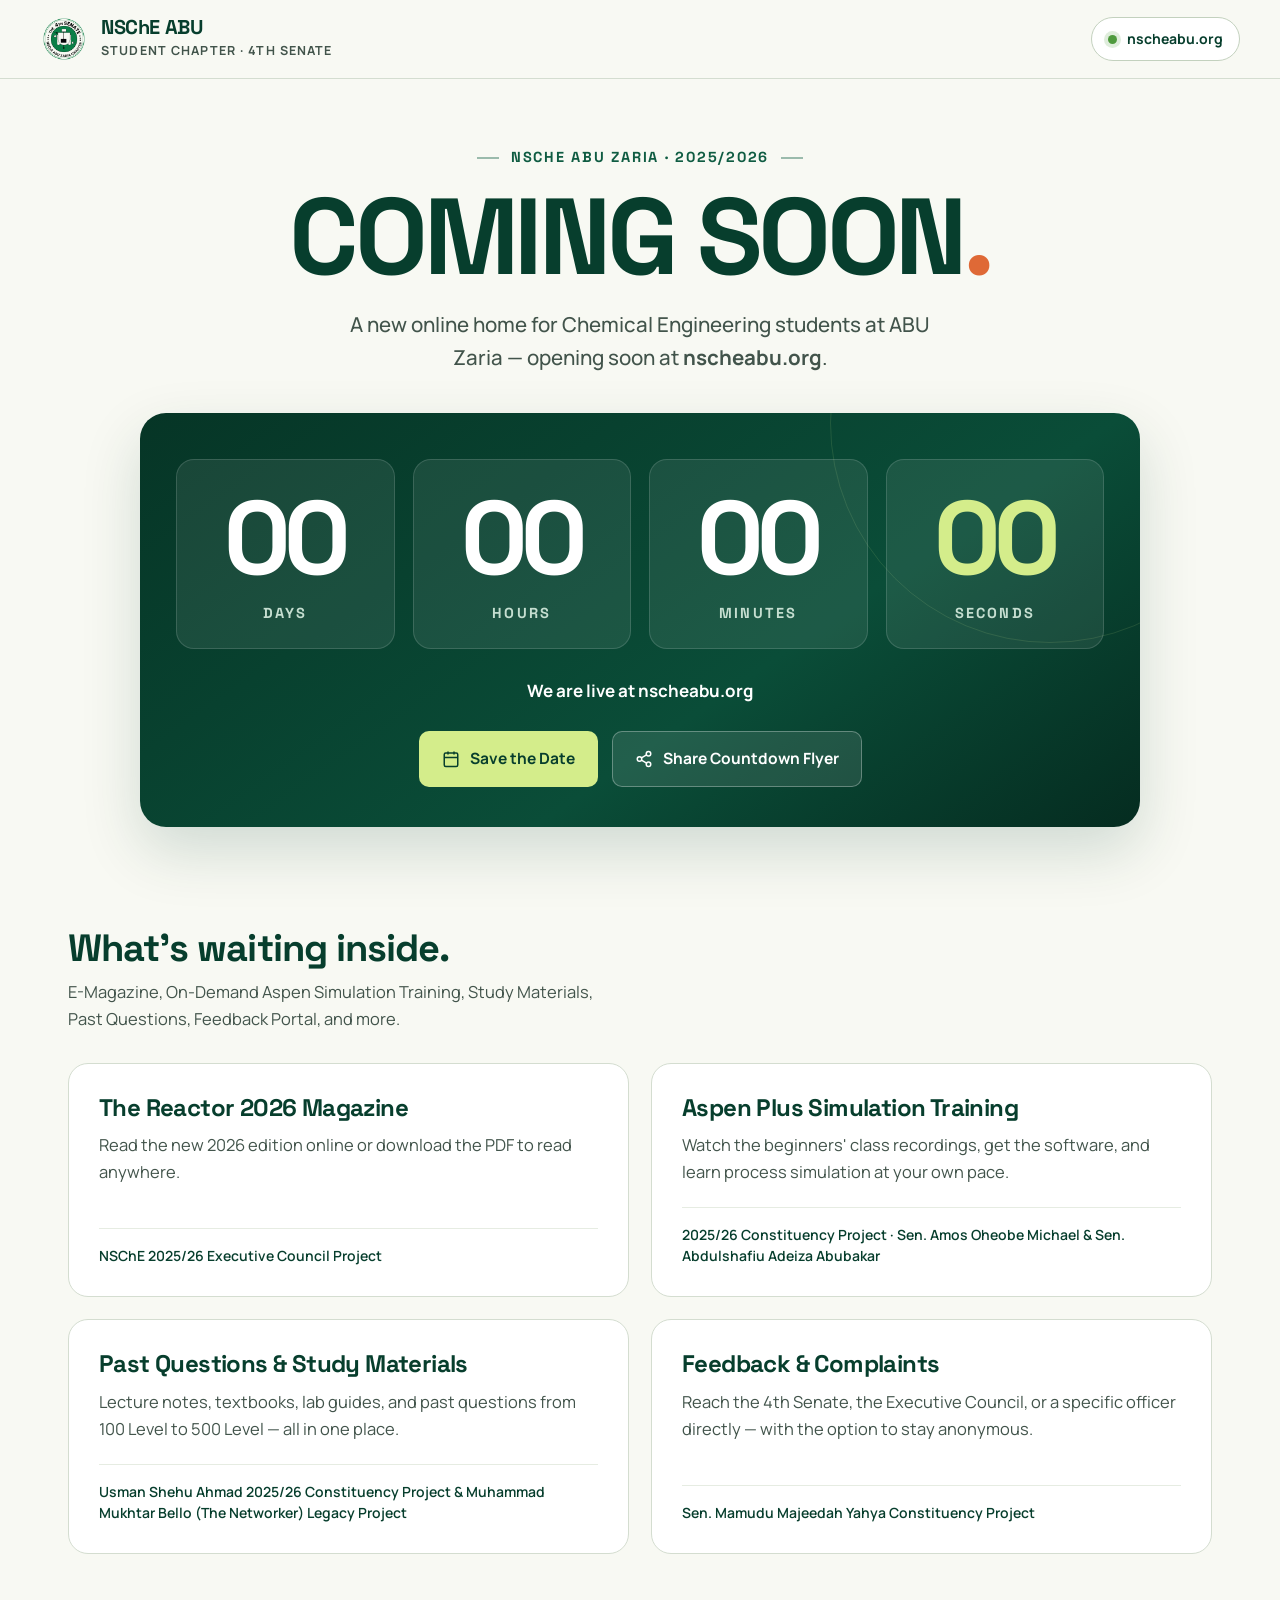
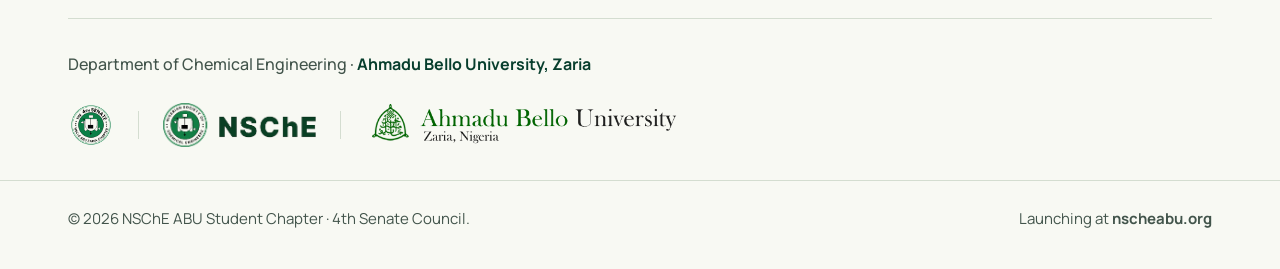
==== commit b468b6b5: "Remove all technical jargon and clutter sitewide for warm, student-first UX" ====
--- a/index.html
+++ b/index.html
@@ -5,24 +5,22 @@
   <meta name="viewport" content="width=device-width, initial-scale=1.0">
   <meta name="theme-color" content="#073e2d">
   <title>Coming Soon | NSChE ABU Student Chapter — nscheabu.org</title>
-  <meta name="description" content="NSChE ABU Student Chapter official digital hub launching 1 December 2026 at nscheabu.org — featuring The Reactor 2026 E-Magazine, On-Demand Aspen Plus Simulation Training, Past Questions, Study Materials, and Student Feedback Portal.">
-  <meta name="keywords" content="NSChE ABU, NSChE ABU Zaria, Chemical Engineering ABU Zaria, Reactor 2026 Magazine, Aspen Plus Training ABU, ABU Chemical Engineering Past Questions, nscheabu.org, 4th Senate NSChE ABU">
+  <meta name="description" content="NSChE ABU Student Chapter launches 1 December 2026 at nscheabu.org — The Reactor 2026 E-Magazine, On-Demand Aspen Plus Training, Past Questions, Study Materials, and Feedback Portal.">
+  <meta name="keywords" content="NSChE ABU, NSChE ABU Zaria, Chemical Engineering ABU Zaria, Reactor 2026 Magazine, Aspen Plus Training ABU, ABU Chemical Engineering Past Questions, nscheabu.org">
   <link rel="canonical" href="https://nscheabu.org/">
   <link rel="icon" href="assets/parliament.jpg">
 
-  <!-- Open Graph / Social SEO -->
   <meta property="og:type" content="website">
   <meta property="og:site_name" content="NSChE ABU Student Chapter">
   <meta property="og:title" content="Coming Soon | NSChE ABU Student Chapter (nscheabu.org)">
-  <meta property="og:description" content="Launching 1 December 2026 at 12:00 noon WAT: The Reactor 2026 E-Magazine, On-Demand Aspen Plus Simulation Training, Past Questions, Study Materials, and Student Feedback Portal.">
+  <meta property="og:description" content="Launching 1 December 2026 at 12:00 noon WAT: The Reactor 2026 Magazine, Aspen Plus Training, Past Questions, Study Materials, and Student Feedback.">
   <meta property="og:url" content="https://nscheabu.org/">
   <meta property="og:image" content="https://nscheabu.org/assets/parliament.jpg">
   <meta name="twitter:card" content="summary_large_image">
   <meta name="twitter:title" content="Coming Soon | NSChE ABU Student Chapter">
-  <meta name="twitter:description" content="Launching 1 December 2026 at nscheabu.org — E-Magazine, Aspen Plus Training, Past Questions, Study Materials & Feedback Portal.">
+  <meta name="twitter:description" content="Launching 1 December 2026 at nscheabu.org — E-Magazine, Aspen Plus Training, Past Questions, Study Materials & Feedback.">
   <meta name="twitter:image" content="https://nscheabu.org/assets/parliament.jpg">
 
-  <!-- Structured Data (JSON-LD) -->
   <script type="application/ld+json">
   {
     "@context": "https://schema.org",
@@ -37,18 +35,11 @@
       },
       {
         "@type": "Event",
-        "name": "NSChE ABU Digital Platform Launch",
+        "name": "NSChE ABU Website Launch",
         "startDate": "2026-12-01T12:00:00+01:00",
         "eventAttendanceMode": "https://schema.org/OnlineEventAttendanceMode",
-        "location": {
-          "@type": "VirtualLocation",
-          "url": "https://nscheabu.org"
-        },
-        "organizer": {
-          "@type": "Organization",
-          "name": "NSChE ABU Student Chapter — 4th Senate Council",
-          "url": "https://nscheabu.org"
-        }
+        "location": { "@type": "VirtualLocation", "url": "https://nscheabu.org" },
+        "organizer": { "@type": "Organization", "name": "NSChE ABU Student Chapter — 4th Senate Council", "url": "https://nscheabu.org" }
       }
     ]
   }
@@ -57,285 +48,88 @@
   <link rel="stylesheet" href="assets/styles.css">
   <style>
     .status-pill {
-      display: inline-flex;
-      align-items: center;
-      gap: 10px;
-      padding: 10px 18px;
-      border-radius: 999px;
-      border: 1px solid #c3d1be;
-      background: var(--surface);
-      font-size: 14px;
-      font-weight: 700;
-      letter-spacing: 0.06em;
-      text-transform: uppercase;
-      color: var(--green);
-      white-space: nowrap;
+      display: inline-flex; align-items: center; gap: 10px;
+      padding: 9px 16px; border-radius: 999px;
+      border: 1px solid #c3d1be; background: var(--surface);
+      font-size: 14px; font-weight: 700; color: var(--green); white-space: nowrap;
     }
     .pulse-dot {
-      width: 9px;
-      height: 9px;
-      border-radius: 50%;
-      background: #4e9a3d;
-      box-shadow: 0 0 0 4px rgba(78, 154, 61, 0.18);
-      animation: pulse 2.4s infinite;
-      flex-shrink: 0;
+      width: 9px; height: 9px; border-radius: 50%; background: #4e9a3d;
+      box-shadow: 0 0 0 4px rgba(78, 154, 61, 0.18); animation: pulse 2.4s infinite; flex-shrink: 0;
     }
     @keyframes pulse { 50% { box-shadow: 0 0 0 8px rgba(78, 154, 61, 0.08); } }
 
-    .hero {
-      padding: 60px 0 50px;
-      text-align: center;
-    }
+    .hero { padding: 60px 0 48px; text-align: center; }
     .hero-eyebrow {
-      display: inline-flex;
-      align-items: center;
-      gap: 12px;
-      font-family: 'Space Grotesk', sans-serif;
-      font-size: 15px;
-      font-weight: 700;
-      letter-spacing: 0.14em;
-      text-transform: uppercase;
-      color: var(--green-mid);
-      margin-bottom: 18px;
-    }
-    .hero-eyebrow::before, .hero-eyebrow::after {
-      content: '';
-      width: 24px;
-      height: 2px;
-      background: var(--green-mid);
-      opacity: 0.45;
-    }
-    .hero h1 {
-      font-size: clamp(52px, 9.2vw, 108px);
-      line-height: 0.96;
-      letter-spacing: -0.04em;
-      margin: 0 0 20px;
-    }
+      display: inline-flex; align-items: center; gap: 12px;
+      font-family: 'Space Grotesk', sans-serif; font-size: 14.5px; font-weight: 700;
+      letter-spacing: 0.12em; text-transform: uppercase; color: var(--green-mid); margin-bottom: 16px;
+    }
+    .hero-eyebrow::before, .hero-eyebrow::after { content: ''; width: 22px; height: 2px; background: var(--green-mid); opacity: 0.4; }
+    .hero h1 { font-size: clamp(52px, 9.2vw, 108px); line-height: 0.96; letter-spacing: -0.04em; margin: 0 0 18px; }
     .hero h1 .accent-dot { color: var(--orange); }
-    .hero-lead {
-      max-width: 700px;
-      margin: 0 auto 38px;
-      font-size: clamp(18px, 2.2vw, 21px);
-      color: var(--muted);
-      font-weight: 500;
-    }
+    .hero-lead { max-width: 620px; margin: 0 auto 38px; font-size: clamp(18px, 2.2vw, 20.5px); color: var(--muted); font-weight: 500; }
 
     .countdown-card {
       position: relative;
       background: linear-gradient(145deg, #063526 0%, #0a4d38 62%, #052c20 100%);
-      color: #ffffff;
-      border-radius: var(--radius-xl);
-      padding: 46px 36px 40px;
-      box-shadow: var(--shadow-lg);
-      overflow: hidden;
-      margin: 0 auto;
-      max-width: 1020px;
+      color: #ffffff; border-radius: var(--radius-xl);
+      padding: 46px 36px 40px; box-shadow: var(--shadow-lg);
+      overflow: hidden; margin: 0 auto; max-width: 1000px;
     }
     .countdown-card::before {
-      content: '';
-      position: absolute;
-      width: 460px;
-      height: 460px;
-      border-radius: 50%;
-      border: 1px solid rgba(212, 237, 139, 0.12);
-      top: -210px;
-      right: -130px;
-      pointer-events: none;
-    }
-    .countdown-card::after {
-      content: '';
-      position: absolute;
-      width: 320px;
-      height: 320px;
-      border-radius: 50%;
-      border: 1px dashed rgba(212, 237, 139, 0.12);
-      bottom: -170px;
-      left: -90px;
-      pointer-events: none;
-    }
-    .countdown-kicker {
-      display: inline-flex;
-      align-items: center;
-      gap: 10px;
-      font-family: 'Space Grotesk', sans-serif;
-      font-size: 15px;
-      font-weight: 700;
-      letter-spacing: 0.16em;
-      text-transform: uppercase;
-      color: var(--lime);
-      margin-bottom: 26px;
-    }
-    .countdown-kicker .dot {
-      width: 8px;
-      height: 8px;
-      border-radius: 50%;
-      background: var(--lime);
+      content: ''; position: absolute; width: 440px; height: 440px; border-radius: 50%;
+      border: 1px solid rgba(212, 237, 139, 0.12); top: -210px; right: -130px; pointer-events: none;
     }
     .countdown-grid {
-      display: grid;
-      grid-template-columns: repeat(4, minmax(0, 1fr));
-      gap: 18px;
-      position: relative;
-      z-index: 1;
+      display: grid; grid-template-columns: repeat(4, minmax(0, 1fr));
+      gap: 18px; position: relative; z-index: 1;
     }
     .time-box {
-      background: rgba(255, 255, 255, 0.08);
-      border: 1px solid rgba(255, 255, 255, 0.14);
-      border-radius: 18px;
-      padding: 26px 12px 22px;
-      backdrop-filter: blur(4px);
+      background: rgba(255, 255, 255, 0.08); border: 1px solid rgba(255, 255, 255, 0.14);
+      border-radius: 18px; padding: 26px 12px 22px;
     }
     .time-num {
-      font-family: 'Space Grotesk', sans-serif;
-      font-size: clamp(54px, 8.5vw, 104px);
-      font-weight: 700;
-      line-height: 1;
-      letter-spacing: -0.04em;
-      font-variant-numeric: tabular-nums;
-      color: #ffffff;
+      font-family: 'Space Grotesk', sans-serif; font-size: clamp(54px, 8.5vw, 104px);
+      font-weight: 700; line-height: 1; letter-spacing: -0.04em; font-variant-numeric: tabular-nums; color: #ffffff;
     }
     .time-box:last-child .time-num { color: var(--lime); }
     .time-label {
-      display: block;
-      margin-top: 12px;
-      font-family: 'Space Grotesk', sans-serif;
-      font-size: 15px;
-      font-weight: 700;
-      letter-spacing: 0.16em;
-      text-transform: uppercase;
-      color: #c5ded0;
-    }
-    .launch-meta {
-      margin-top: 28px;
-      font-size: 17px;
-      color: #d6eadf;
-      font-weight: 500;
-      position: relative;
-      z-index: 1;
-    }
-    .launch-meta strong { color: #ffffff; font-weight: 700; }
+      display: block; margin-top: 12px; font-family: 'Space Grotesk', sans-serif;
+      font-size: 14.5px; font-weight: 700; letter-spacing: 0.15em; text-transform: uppercase; color: #c5ded0;
+    }
+    .launch-meta { margin-top: 28px; font-size: 17px; color: #d6eadf; position: relative; z-index: 1; }
+    .launch-meta strong { color: #ffffff; }
     .hero-actions {
-      display: flex;
-      align-items: center;
-      justify-content: center;
-      flex-wrap: wrap;
-      gap: 14px;
-      margin-top: 26px;
-      position: relative;
-      z-index: 1;
-    }
-
-    .teasers { padding: 54px 0 64px; }
-    .section-head {
-      display: flex;
-      align-items: flex-end;
-      justify-content: space-between;
-      gap: 24px;
-      margin-bottom: 30px;
-      flex-wrap: wrap;
-    }
-    .section-head h2 {
-      font-size: clamp(28px, 4vw, 38px);
-      margin: 0;
-    }
-    .section-head p {
-      max-width: 420px;
-      margin: 0;
-      color: var(--muted);
-    }
-    .teaser-grid {
-      display: grid;
-      grid-template-columns: repeat(2, minmax(0, 1fr));
-      gap: 22px;
-    }
+      display: flex; align-items: center; justify-content: center; flex-wrap: wrap;
+      gap: 14px; margin-top: 26px; position: relative; z-index: 1;
+    }
+
+    .teasers { padding: 52px 0 64px; }
+    .section-head { margin-bottom: 30px; }
+    .section-head h2 { font-size: clamp(28px, 4vw, 38px); margin: 0 0 8px; }
+    .section-head p { max-width: 560px; margin: 0; color: var(--muted); }
+
+    .teaser-grid { display: grid; grid-template-columns: repeat(2, minmax(0, 1fr)); gap: 22px; }
     .teaser-card {
-      background: var(--surface);
-      border: 1px solid var(--line);
-      border-radius: var(--radius-lg);
-      padding: 30px;
-      display: flex;
-      flex-direction: column;
+      background: var(--surface); border: 1px solid var(--line); border-radius: var(--radius-lg);
+      padding: 30px; display: flex; flex-direction: column;
       transition: transform 0.2s ease, box-shadow 0.2s ease, border-color 0.2s ease;
     }
-    .teaser-card:hover {
-      transform: translateY(-3px);
-      border-color: #aac0a8;
-      box-shadow: var(--shadow-md);
-    }
-    .card-top {
-      display: flex;
-      align-items: center;
-      justify-content: space-between;
-      gap: 12px;
-      margin-bottom: 18px;
-    }
-    .card-icon {
-      width: 48px;
-      height: 48px;
-      border-radius: 12px;
-      display: grid;
-      place-items: center;
-      background: var(--green-soft);
-      color: var(--green);
-      flex-shrink: 0;
-    }
-    .teaser-card:nth-child(2) .card-icon { background: var(--orange-soft); color: #b54e22; }
-    .teaser-card:nth-child(3) .card-icon { background: #e6f0ee; color: var(--green-mid); }
-    .teaser-card:nth-child(4) .card-icon { background: #f2f4dc; color: #546918; }
-    .card-icon svg { width: 24px; height: 24px; }
-    .card-tag {
-      font-family: 'Space Grotesk', sans-serif;
-      font-size: 13px;
-      font-weight: 700;
-      letter-spacing: 0.08em;
-      text-transform: uppercase;
-      color: var(--muted);
-      background: var(--paper);
-      border: 1px solid var(--line);
-      padding: 6px 12px;
-      border-radius: 999px;
-    }
+    .teaser-card:hover { transform: translateY(-3px); border-color: #aac0a8; box-shadow: var(--shadow-md); }
     .teaser-card h3 { font-size: 24px; margin: 0 0 10px; }
     .teaser-card p { margin: 0 0 22px; color: var(--muted); }
     .card-credit {
-      margin-top: auto;
-      padding-top: 16px;
-      border-top: 1px solid #e6ece2;
-      font-size: 14px;
-      font-weight: 600;
-      color: var(--green);
-      line-height: 1.5;
-    }
-    .card-credit span {
-      display: block;
-      font-size: 12px;
-      font-weight: 700;
-      letter-spacing: 0.08em;
-      text-transform: uppercase;
-      color: var(--subtle);
-      margin-bottom: 3px;
-    }
-
-    /* Share Flyer Modal */
+      margin-top: auto; padding-top: 16px; border-top: 1px solid #e6ece2;
+      font-size: 14px; font-weight: 600; color: var(--green); line-height: 1.5;
+    }
+
     .flyer-preview-wrap {
-      background: #0d2b20;
-      border-radius: 14px;
-      padding: 12px;
-      margin-bottom: 18px;
-      display: flex;
-      justify-content: center;
-    }
-    .flyer-preview-wrap img {
-      max-height: 54vh;
-      width: auto;
-      border-radius: 10px;
-      box-shadow: 0 10px 30px rgba(0, 0, 0, 0.35);
-    }
-    .modal-actions {
-      display: flex;
-      flex-wrap: wrap;
-      gap: 10px;
-    }
+      background: #0d2b20; border-radius: 14px; padding: 12px; margin-bottom: 18px;
+      display: flex; justify-content: center;
+    }
+    .flyer-preview-wrap img { max-height: 54vh; width: auto; border-radius: 10px; }
+    .modal-actions { display: flex; flex-wrap: wrap; gap: 10px; }
     .modal-actions .btn { flex: 1; min-width: 150px; }
 
     @media (max-width: 820px) {
@@ -346,9 +140,7 @@
       .hero { padding: 38px 0 34px; }
       .countdown-card { padding: 30px 18px 28px; border-radius: 20px; }
       .time-box { padding: 20px 10px 16px; }
-      .time-label { font-size: 13px; letter-spacing: 0.12em; }
       .teaser-card { padding: 24px 20px; }
-      .status-pill { padding: 8px 12px; font-size: 12px; }
     }
   </style>
 </head>
@@ -368,57 +160,32 @@
 
   <main class="container">
     <section class="hero" aria-labelledby="coming-soon-title">
-      <div class="hero-eyebrow">NSChE ABU Zaria · 2025/2026 Session</div>
+      <div class="hero-eyebrow">NSChE ABU Zaria · 2025/2026</div>
       <h1 id="coming-soon-title">COMING SOON<span class="accent-dot">.</span></h1>
       <p class="hero-lead">
-        The official digital home for Chemical Engineering at Ahmadu Bello University, Zaria is launching at <strong>nscheabu.org</strong> — uniting publications, Aspen Plus simulation training, study archives, and student voice.
+        A new online home for Chemical Engineering students at ABU Zaria — opening soon at <strong>nscheabu.org</strong>.
       </p>
 
       <div class="countdown-card" role="region" aria-label="Launch countdown">
-        <div class="countdown-kicker" id="countdown-kicker">
-          <span class="dot"></span>
-          <span>Live Countdown to Launch</span>
+        <div class="countdown-grid" role="timer" aria-live="off" aria-label="Time remaining until 1 December 2026 at 12:00 noon West Africa Time">
+          <div class="time-box"><div class="time-num" id="days">00</div><span class="time-label">Days</span></div>
+          <div class="time-box"><div class="time-num" id="hours">00</div><span class="time-label">Hours</span></div>
+          <div class="time-box"><div class="time-num" id="minutes">00</div><span class="time-label">Minutes</span></div>
+          <div class="time-box"><div class="time-num" id="seconds">00</div><span class="time-label">Seconds</span></div>
         </div>
 
-        <div class="countdown-grid" role="timer" aria-live="off" aria-label="Time remaining until 1 December 2026 at 12:00 noon West Africa Time">
-          <div class="time-box">
-            <div class="time-num" id="days">00</div>
-            <span class="time-label">Days</span>
-          </div>
-          <div class="time-box">
-            <div class="time-num" id="hours">00</div>
-            <span class="time-label">Hours</span>
-          </div>
-          <div class="time-box">
-            <div class="time-num" id="minutes">00</div>
-            <span class="time-label">Minutes</span>
-          </div>
-          <div class="time-box">
-            <div class="time-num" id="seconds">00</div>
-            <span class="time-label">Seconds</span>
-          </div>
-        </div>
-
         <p class="launch-meta" id="launch-meta">
-          Going live on <strong>Tuesday, 1 December 2026 · 12:00 Noon WAT</strong> at <strong>nscheabu.org</strong>
+          Launching <strong>Tuesday, 1 December 2026 · 12:00 Noon WAT</strong>
         </p>
 
         <div class="hero-actions">
           <button class="btn btn-lime" id="save-date" type="button">
-            <svg viewBox="0 0 24 24" fill="none" stroke="currentColor" stroke-width="2" stroke-linecap="round" stroke-linejoin="round" aria-hidden="true">
-              <rect x="3" y="4" width="18" height="18" rx="2"/>
-              <path d="M16 2v4M8 2v4M3 10h18"/>
-            </svg>
-            Save the Launch Date
+            <svg viewBox="0 0 24 24" fill="none" stroke="currentColor" stroke-width="2" aria-hidden="true"><rect x="3" y="4" width="18" height="18" rx="2"/><path d="M16 2v4M8 2v4M3 10h18"/></svg>
+            Save the Date
           </button>
           <button class="btn btn-ghost" id="share-flyer-btn" type="button">
-            <svg viewBox="0 0 24 24" fill="none" stroke="currentColor" stroke-width="2" stroke-linecap="round" stroke-linejoin="round" aria-hidden="true">
-              <circle cx="18" cy="5" r="3"/>
-              <circle cx="6" cy="12" r="3"/>
-              <circle cx="18" cy="19" r="3"/>
-              <path d="m8.59 13.51 6.83 3.98M15.41 6.51l-6.82 3.98"/>
-            </svg>
-            Share Live Countdown Flyer
+            <svg viewBox="0 0 24 24" fill="none" stroke="currentColor" stroke-width="2" aria-hidden="true"><circle cx="18" cy="5" r="3"/><circle cx="6" cy="12" r="3"/><circle cx="18" cy="19" r="3"/><path d="m8.59 13.51 6.83 3.98M15.41 6.51l-6.82 3.98"/></svg>
+            Share Countdown Flyer
           </button>
         </div>
       </div>
@@ -426,114 +193,68 @@
 
     <section class="teasers" aria-labelledby="whats-coming-heading">
       <div class="section-head">
-        <div>
-          <div class="eyebrow">What's Launching at nscheabu.org</div>
-          <h2 id="whats-coming-heading">Four flagship initiatives. One student hub.</h2>
-        </div>
+        <h2 id="whats-coming-heading">What's waiting inside.</h2>
         <p>E-Magazine, On-Demand Aspen Simulation Training, Study Materials, Past Questions, Feedback Portal, and more.</p>
       </div>
 
       <div class="teaser-grid">
         <article class="teaser-card">
-          <div class="card-top">
-            <span class="card-icon" aria-hidden="true">
-              <svg viewBox="0 0 24 24" fill="none" stroke="currentColor" stroke-width="1.8"><path d="M2 3h6a4 4 0 0 1 4 4v14a3 3 0 0 0-3-3H2z"/><path d="M22 3h-6a4 4 0 0 0-4 4v14a3 3 0 0 1 3-3h7z"/></svg>
-            </span>
-            <span class="card-tag">01 · E-Magazine</span>
-          </div>
           <h3>The Reactor 2026 Magazine</h3>
-          <p>Read the newly launched 2026 edition online in an interactive reader, or download the full PDF copy to read offline anytime.</p>
-          <div class="card-credit">
-            <span>Project Credit</span>
-            NSChE 2025/26 Executive Council Project
-          </div>
+          <p>Read the new 2026 edition online or download the PDF to read anywhere.</p>
+          <div class="card-credit">NSChE 2025/26 Executive Council Project</div>
         </article>
 
         <article class="teaser-card">
-          <div class="card-top">
-            <span class="card-icon" aria-hidden="true">
-              <svg viewBox="0 0 24 24" fill="none" stroke="currentColor" stroke-width="1.8"><rect x="2" y="3" width="20" height="14" rx="2"/><polygon points="10 7 15 10 10 13 10 7"/><path d="M8 21h8M12 17v4"/></svg>
-            </span>
-            <span class="card-tag">02 · On-Demand Training</span>
-          </div>
           <h3>Aspen Plus Simulation Training</h3>
-          <p>On-demand video lessons, software installers, and step-by-step guides from <em>Mastering Aspen Plus for Beginners</em>.</p>
-          <div class="card-credit">
-            <span>2025/26 Constituency Project</span>
-            Sen. Amos Oheobe Michael &amp; Sen. Abdulshafiu Adeiza Abubakar
-          </div>
+          <p>Watch the beginners' class recordings, get the software, and learn process simulation at your own pace.</p>
+          <div class="card-credit">2025/26 Constituency Project · Sen. Amos Oheobe Michael &amp; Sen. Abdulshafiu Adeiza Abubakar</div>
         </article>
 
         <article class="teaser-card">
-          <div class="card-top">
-            <span class="card-icon" aria-hidden="true">
-              <svg viewBox="0 0 24 24" fill="none" stroke="currentColor" stroke-width="1.8"><path d="M14 2H6a2 2 0 0 0-2 2v16a2 2 0 0 0 2 2h12a2 2 0 0 0 2-2V8z"/><polyline points="14 2 14 8 20 8"/><line x1="8" y1="13" x2="16" y2="13"/><line x1="8" y1="17" x2="13" y2="17"/></svg>
-            </span>
-            <span class="card-tag">03 · Study Archive</span>
-          </div>
           <h3>Past Questions &amp; Study Materials</h3>
-          <p>A searchable, level-by-level catalogue of past questions, lecture notes, textbooks, and a student material submission portal.</p>
-          <div class="card-credit">
-            <span>Project Credit</span>
-            Usman Shehu Ahmad 2025/26 Constituency Project &amp; Muhammad Mukhtar Bello (The Networker) Legacy Project
-          </div>
+          <p>Lecture notes, textbooks, lab guides, and past questions from 100 Level to 500 Level — all in one place.</p>
+          <div class="card-credit">Usman Shehu Ahmad 2025/26 Constituency Project &amp; Muhammad Mukhtar Bello (The Networker) Legacy Project</div>
         </article>
 
         <article class="teaser-card">
-          <div class="card-top">
-            <span class="card-icon" aria-hidden="true">
-              <svg viewBox="0 0 24 24" fill="none" stroke="currentColor" stroke-width="1.8"><path d="M21 15a2 2 0 0 1-2 2H7l-4 4V5a2 2 0 0 1 2-2h14a2 2 0 0 1 2 2z"/><line x1="8" y1="9" x2="16" y2="9"/><line x1="8" y1="13" x2="13" y2="13"/></svg>
-            </span>
-            <span class="card-tag">04 · Student Voice</span>
-          </div>
-          <h3>Feedback &amp; Complaints Portal</h3>
-          <p>A direct, empathetic channel to address feedback or complaints to the Senate, Executive Council, a specific officer, or general chapter.</p>
-          <div class="card-credit">
-            <span>Constituency Project</span>
-            Sen. Mamudu Majeedah Yahya Constituency Project
-          </div>
+          <h3>Feedback &amp; Complaints</h3>
+          <p>Reach the 4th Senate, the Executive Council, or a specific officer directly — with the option to stay anonymous.</p>
+          <div class="card-credit">Sen. Mamudu Majeedah Yahya Constituency Project</div>
         </article>
       </div>
     </section>
 
     <section class="affiliations-bar" aria-label="Affiliations">
-      <div class="aff-copy">
-        Department of Chemical Engineering · <strong>Ahmadu Bello University, Zaria</strong>
-      </div>
+      <div class="aff-copy">Department of Chemical Engineering · <strong>Ahmadu Bello University, Zaria</strong></div>
       <div class="aff-logos">
         <img class="logo-senate" src="assets/parliament.jpg" alt="4th Senate Council, NSChE ABU Zaria">
         <span class="divider" aria-hidden="true"></span>
-        <a href="https://www.nsche.org/" target="_blank" rel="noopener noreferrer" aria-label="Nigerian Society of Chemical Engineers">
-          <img class="logo-nsche" src="assets/nsche.png" alt="Nigerian Society of Chemical Engineers">
-        </a>
+        <a href="https://www.nsche.org/" target="_blank" rel="noopener noreferrer"><img class="logo-nsche" src="assets/nsche.png" alt="Nigerian Society of Chemical Engineers"></a>
         <span class="divider" aria-hidden="true"></span>
-        <a href="https://abu.edu.ng/" target="_blank" rel="noopener noreferrer" aria-label="Ahmadu Bello University, Zaria">
-          <img class="logo-abu" src="assets/abu.png" alt="Ahmadu Bello University, Zaria">
-        </a>
+        <a href="https://abu.edu.ng/" target="_blank" rel="noopener noreferrer"><img class="logo-abu" src="assets/abu.png" alt="Ahmadu Bello University, Zaria"></a>
       </div>
     </section>
   </main>
 
   <footer class="site-footer">
     <div class="container footer-inner">
-      <span>© 2026 NSChE ABU Student Chapter · 4th Senate Council (2025/2026 Session).</span>
+      <span>© 2026 NSChE ABU Student Chapter · 4th Senate Council.</span>
       <span>Launching at <strong>nscheabu.org</strong></span>
     </div>
   </footer>
 
-  <!-- Live Countdown Share Flyer Dialog -->
   <dialog id="flyer-dialog" aria-labelledby="flyer-dialog-title">
     <div class="dialog-head">
-      <h3 id="flyer-dialog-title">Live Countdown Share Flyer</h3>
+      <h3 id="flyer-dialog-title">Share the Countdown</h3>
       <button class="close-btn" type="button" id="close-flyer-dialog" aria-label="Close">×</button>
     </div>
     <div class="flyer-preview-wrap">
-      <img id="flyer-preview-img" src="" alt="Generated NSChE ABU live countdown launch flyer">
+      <img id="flyer-preview-img" src="" alt="NSChE ABU launch countdown flyer">
     </div>
     <div class="modal-actions">
       <button class="btn btn-primary" type="button" id="native-share-flyer">Share Flyer</button>
-      <button class="btn btn-lime" type="button" id="download-flyer">Download PNG</button>
-      <button class="btn btn-secondary" type="button" id="copy-launch-link">Copy nscheabu.org</button>
+      <button class="btn btn-lime" type="button" id="download-flyer">Save Image</button>
+      <button class="btn btn-secondary" type="button" id="copy-launch-link">Copy Link</button>
     </div>
   </dialog>
 
@@ -557,22 +278,20 @@
         document.getElementById(id).textContent = String(val).padStart(2, '0');
       }
       if (remaining === 0) {
-        document.getElementById('countdown-kicker').innerHTML = '<span class="dot"></span><span>Launch Day Has Arrived</span>';
-        document.getElementById('launch-meta').innerHTML = '<strong>1 December 2026 · 12:00 Noon WAT</strong> — Live at <strong>nscheabu.org</strong>';
+        document.getElementById('launch-meta').innerHTML = '<strong>We are live at nscheabu.org</strong>';
         if (timerId) clearInterval(timerId);
       }
     }
     updateCountdown();
     timerId = setInterval(updateCountdown, 1000);
 
-    // Calendar (.ics) Download
     document.getElementById('save-date').addEventListener('click', () => {
       const ics = [
-        'BEGIN:VCALENDAR', 'VERSION:2.0', 'PRODID:-//NSChE ABU//nscheabu.org Launch//EN', 'CALSCALE:GREGORIAN',
+        'BEGIN:VCALENDAR', 'VERSION:2.0', 'PRODID:-//NSChE ABU//nscheabu.org//EN', 'CALSCALE:GREGORIAN',
         'BEGIN:VEVENT', 'UID:nscheabu-launch-20261201', 'DTSTAMP:20261126T100000Z',
         'DTSTART:20261201T110000Z', 'DTEND:20261201T113000Z',
-        'SUMMARY:NSChE ABU Digital Hub Launch (nscheabu.org)',
-        'DESCRIPTION:Launching at nscheabu.org — E-Magazine (The Reactor 2026)\\, On-Demand Aspen Simulation Training\\, Study Materials\\, Past Questions\\, and Feedback Portal.',
+        'SUMMARY:NSChE ABU Launch (nscheabu.org)',
+        'DESCRIPTION:E-Magazine\\, On-Demand Aspen Simulation Training\\, Study Materials\\, Past Questions\\, and Feedback Portal at nscheabu.org.',
         'LOCATION:https://nscheabu.org',
         'BEGIN:VALARM', 'TRIGGER:-PT30M', 'ACTION:DISPLAY', 'DESCRIPTION:nscheabu.org launches in 30 minutes!', 'END:VALARM',
         'END:VEVENT', 'END:VCALENDAR'
@@ -585,10 +304,9 @@
       a.click();
       a.remove();
       setTimeout(() => URL.revokeObjectURL(url), 3000);
-      showToast('Calendar reminder downloaded. Open it to add the launch event.');
-    });
-
-    // Live Countdown Share Flyer
+      showToast('Calendar reminder saved.');
+    });
+
     const flyerDialog = document.getElementById('flyer-dialog');
     const flyerPreviewImg = document.getElementById('flyer-preview-img');
     let lastFlyerBlob = null;
@@ -598,15 +316,15 @@
       const btn = document.getElementById('share-flyer-btn');
       const original = btn.innerHTML;
       btn.disabled = true;
-      btn.textContent = 'Generating live flyer...';
+      btn.textContent = 'Preparing flyer...';
       try {
         const result = await window.generateCountdownFlyer(currentValues);
         lastFlyerBlob = result.blob;
         lastFlyerUrl = result.dataUrl;
         flyerPreviewImg.src = lastFlyerUrl;
         flyerDialog.showModal();
-      } catch (err) {
-        showToast('Could not generate flyer preview. You can still share https://nscheabu.org');
+      } catch {
+        showToast('Share https://nscheabu.org with your coursemates.');
       } finally {
         btn.disabled = false;
         btn.innerHTML = original;
@@ -624,38 +342,35 @@
       document.body.appendChild(a);
       a.click();
       a.remove();
-      showToast('Live countdown flyer PNG downloaded!');
+      showToast('Flyer image saved.');
     });
 
     document.getElementById('native-share-flyer').addEventListener('click', async () => {
-      const shareText = `NSChE ABU Student Chapter is launching in ${currentValues.days}d ${currentValues.hours}h ${currentValues.minutes}m at nscheabu.org! E-Magazine, On-Demand Aspen Simulation Training, Study Materials, Past Questions, Feedback Portal & more.`;
+      const shareText = `NSChE ABU launches in ${currentValues.days}d ${currentValues.hours}h ${currentValues.minutes}m at nscheabu.org — E-Magazine, Aspen Plus Training, Study Materials, Past Questions & Feedback Portal.`;
       try {
         if (lastFlyerBlob && navigator.canShare) {
           const file = new File([lastFlyerBlob], 'nscheabu-launch-flyer.png', { type: 'image/png' });
           if (navigator.canShare({ files: [file] })) {
-            await navigator.share({ title: 'NSChE ABU Launching at nscheabu.org', text: shareText, url: 'https://nscheabu.org', files: [file] });
+            await navigator.share({ title: 'NSChE ABU · nscheabu.org', text: shareText, url: 'https://nscheabu.org', files: [file] });
             return;
           }
         }
         if (navigator.share) {
-          await navigator.share({ title: 'NSChE ABU Launching at nscheabu.org', text: shareText, url: 'https://nscheabu.org' });
+          await navigator.share({ title: 'NSChE ABU · nscheabu.org', text: shareText, url: 'https://nscheabu.org' });
         } else {
           document.getElementById('download-flyer').click();
-          showToast('Flyer downloaded — share it directly on WhatsApp, X, or Instagram!');
         }
       } catch (err) {
-        if (err && err.name !== 'AbortError') {
-          showToast('Tip: Tap "Download PNG" to post the flyer anywhere.');
-        }
+        if (err && err.name !== 'AbortError') showToast('Tap "Save Image" to share on WhatsApp or Instagram.');
       }
     });
 
     document.getElementById('copy-launch-link').addEventListener('click', async () => {
       try {
         await navigator.clipboard.writeText('https://nscheabu.org');
-        showToast('Copied https://nscheabu.org to clipboard.');
+        showToast('Copied nscheabu.org');
       } catch {
-        showToast('Share link: https://nscheabu.org');
+        showToast('https://nscheabu.org');
       }
     });
   </script>
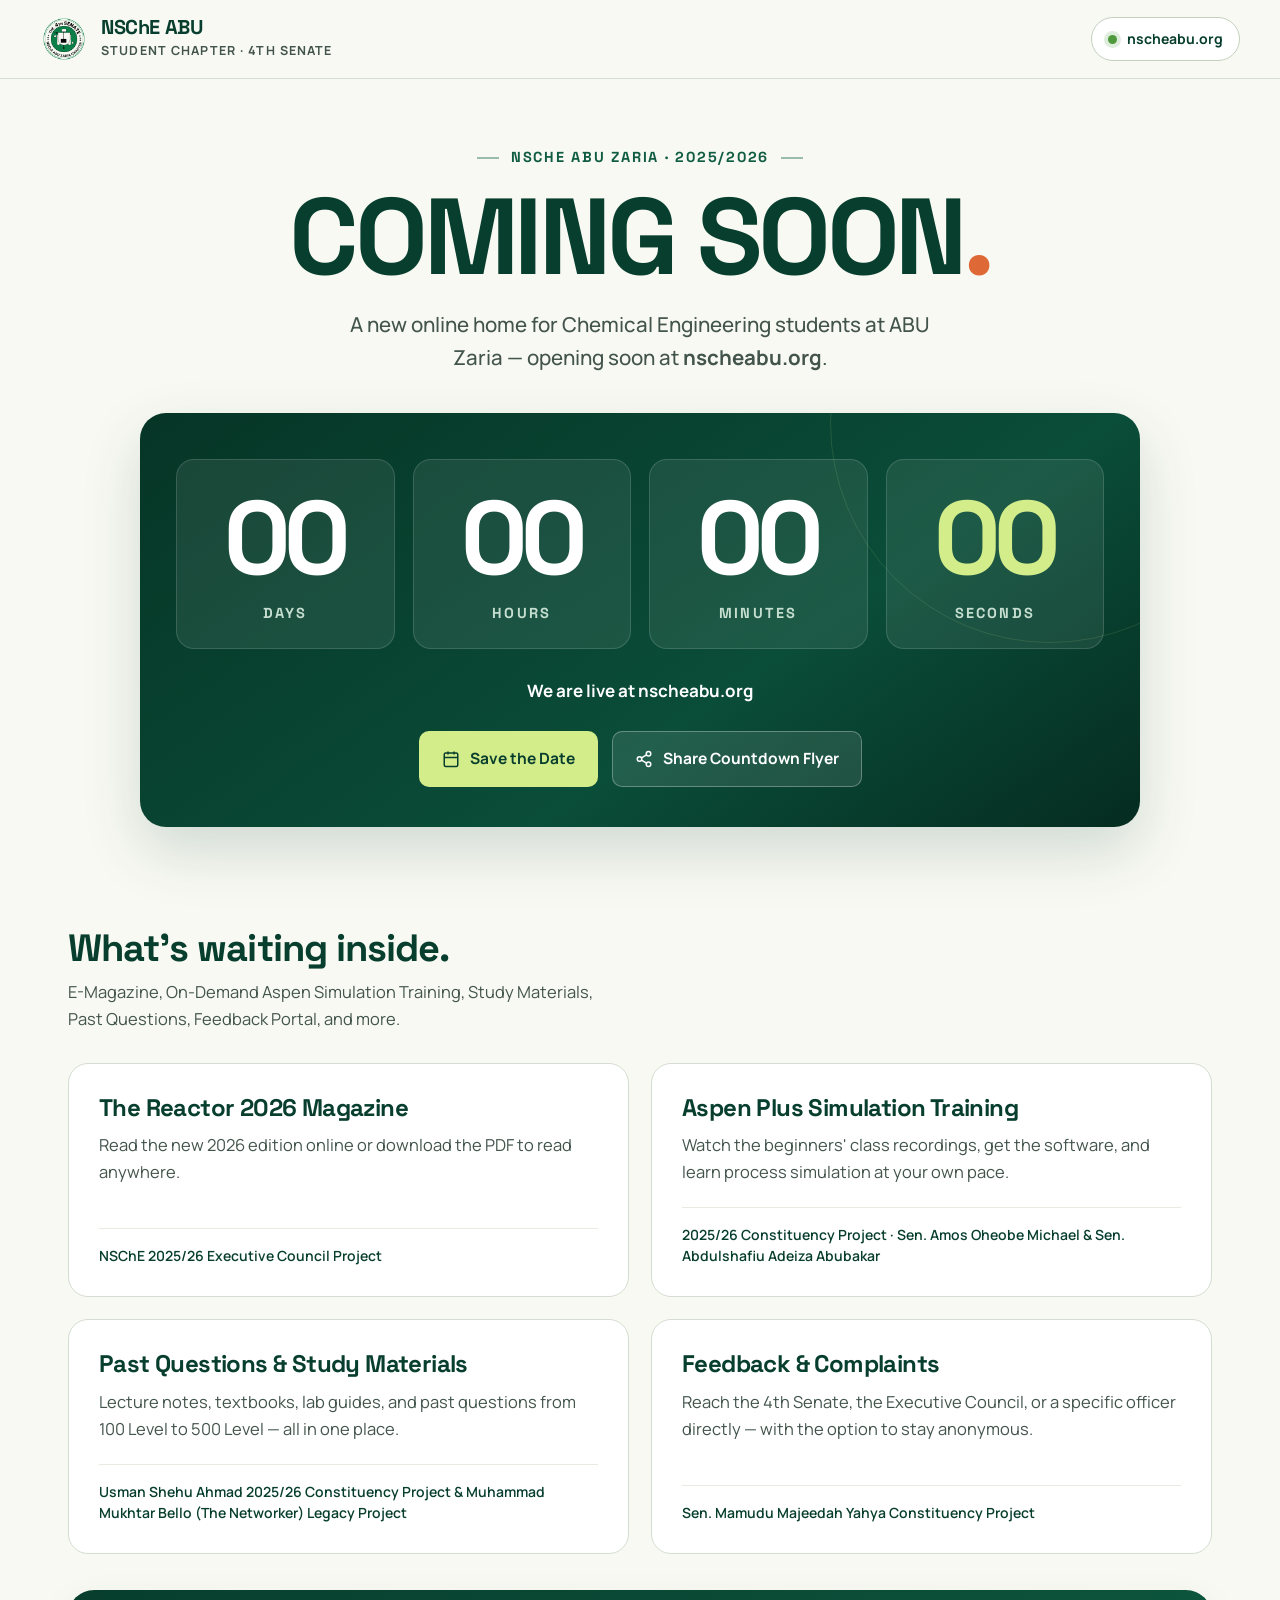
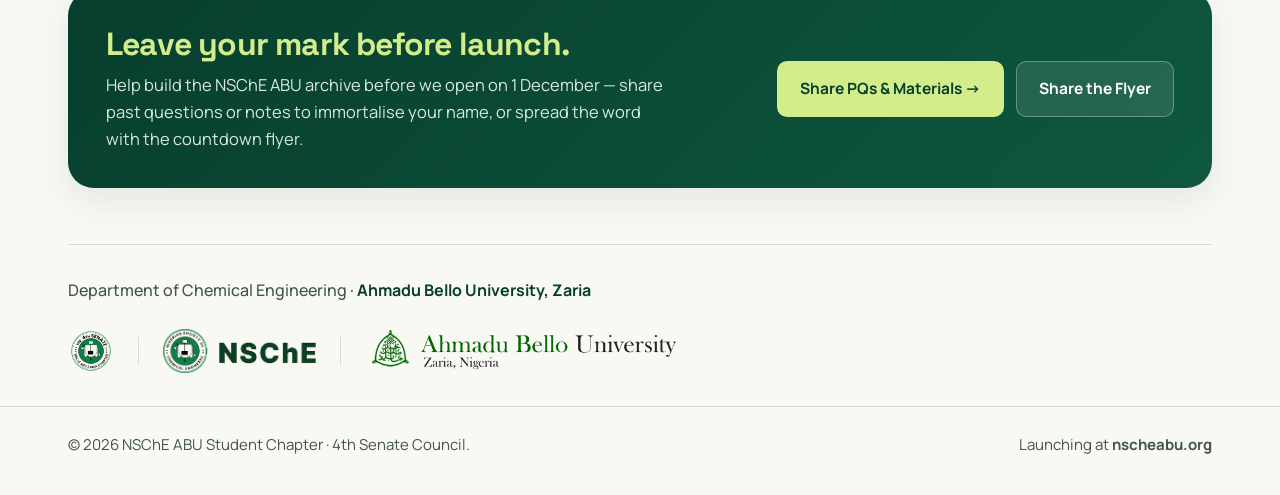
==== commit 0768705b: "Add pre-launch contribution callout on homepage and remove nav tabs from submit page" ====
--- a/index.html
+++ b/index.html
@@ -105,10 +105,27 @@
       gap: 14px; margin-top: 26px; position: relative; z-index: 1;
     }
 
-    .teasers { padding: 52px 0 64px; }
+    .teasers { padding: 52px 0 36px; }
     .section-head { margin-bottom: 30px; }
     .section-head h2 { font-size: clamp(28px, 4vw, 38px); margin: 0 0 8px; }
     .section-head p { max-width: 560px; margin: 0; color: var(--muted); }
+
+    .contribute-prelaunch {
+      margin: 0 0 56px;
+      background: linear-gradient(135deg, #073e2d 0%, #0e583f 100%);
+      color: #ffffff;
+      border-radius: var(--radius-xl);
+      padding: 36px 38px;
+      display: flex;
+      align-items: center;
+      justify-content: space-between;
+      gap: 28px;
+      flex-wrap: wrap;
+      box-shadow: var(--shadow-md);
+    }
+    .contribute-prelaunch h2 { color: var(--lime); font-size: clamp(24px, 3.4vw, 32px); margin: 0 0 8px; }
+    .contribute-prelaunch p { color: #d6eadf; margin: 0; max-width: 560px; font-size: 16.5px; }
+    .contribute-actions { display: flex; flex-wrap: wrap; gap: 12px; }
 
     .teaser-grid { display: grid; grid-template-columns: repeat(2, minmax(0, 1fr)); gap: 22px; }
     .teaser-card {
@@ -221,6 +238,17 @@
           <p>Reach the 4th Senate, the Executive Council, or a specific officer directly — with the option to stay anonymous.</p>
           <div class="card-credit">Sen. Mamudu Majeedah Yahya Constituency Project</div>
         </article>
+      </div>
+    </section>
+
+    <section class="contribute-prelaunch" aria-labelledby="contribute-title">
+      <div>
+        <h2 id="contribute-title">Leave your mark before launch.</h2>
+        <p>Help build the NSChE ABU archive before we open on 1 December — share past questions or notes to immortalise your name, or spread the word with the countdown flyer.</p>
+      </div>
+      <div class="contribute-actions">
+        <a class="btn btn-lime" href="/submit">Share PQs &amp; Materials →</a>
+        <button class="btn btn-ghost" type="button" id="contribute-share-flyer">Share the Flyer</button>
       </div>
     </section>
 
@@ -312,7 +340,10 @@
     let lastFlyerBlob = null;
     let lastFlyerUrl = '';
 
-    document.getElementById('share-flyer-btn').addEventListener('click', async () => {
+    document.getElementById('share-flyer-btn').addEventListener('click', openShareFlyer);
+    document.getElementById('contribute-share-flyer').addEventListener('click', openShareFlyer);
+
+    async function openShareFlyer() {
       const btn = document.getElementById('share-flyer-btn');
       const original = btn.innerHTML;
       btn.disabled = true;
@@ -329,7 +360,7 @@
         btn.disabled = false;
         btn.innerHTML = original;
       }
-    });
+    }
 
     document.getElementById('close-flyer-dialog').addEventListener('click', () => flyerDialog.close());
     flyerDialog.addEventListener('click', (e) => { if (e.target === flyerDialog) flyerDialog.close(); });
